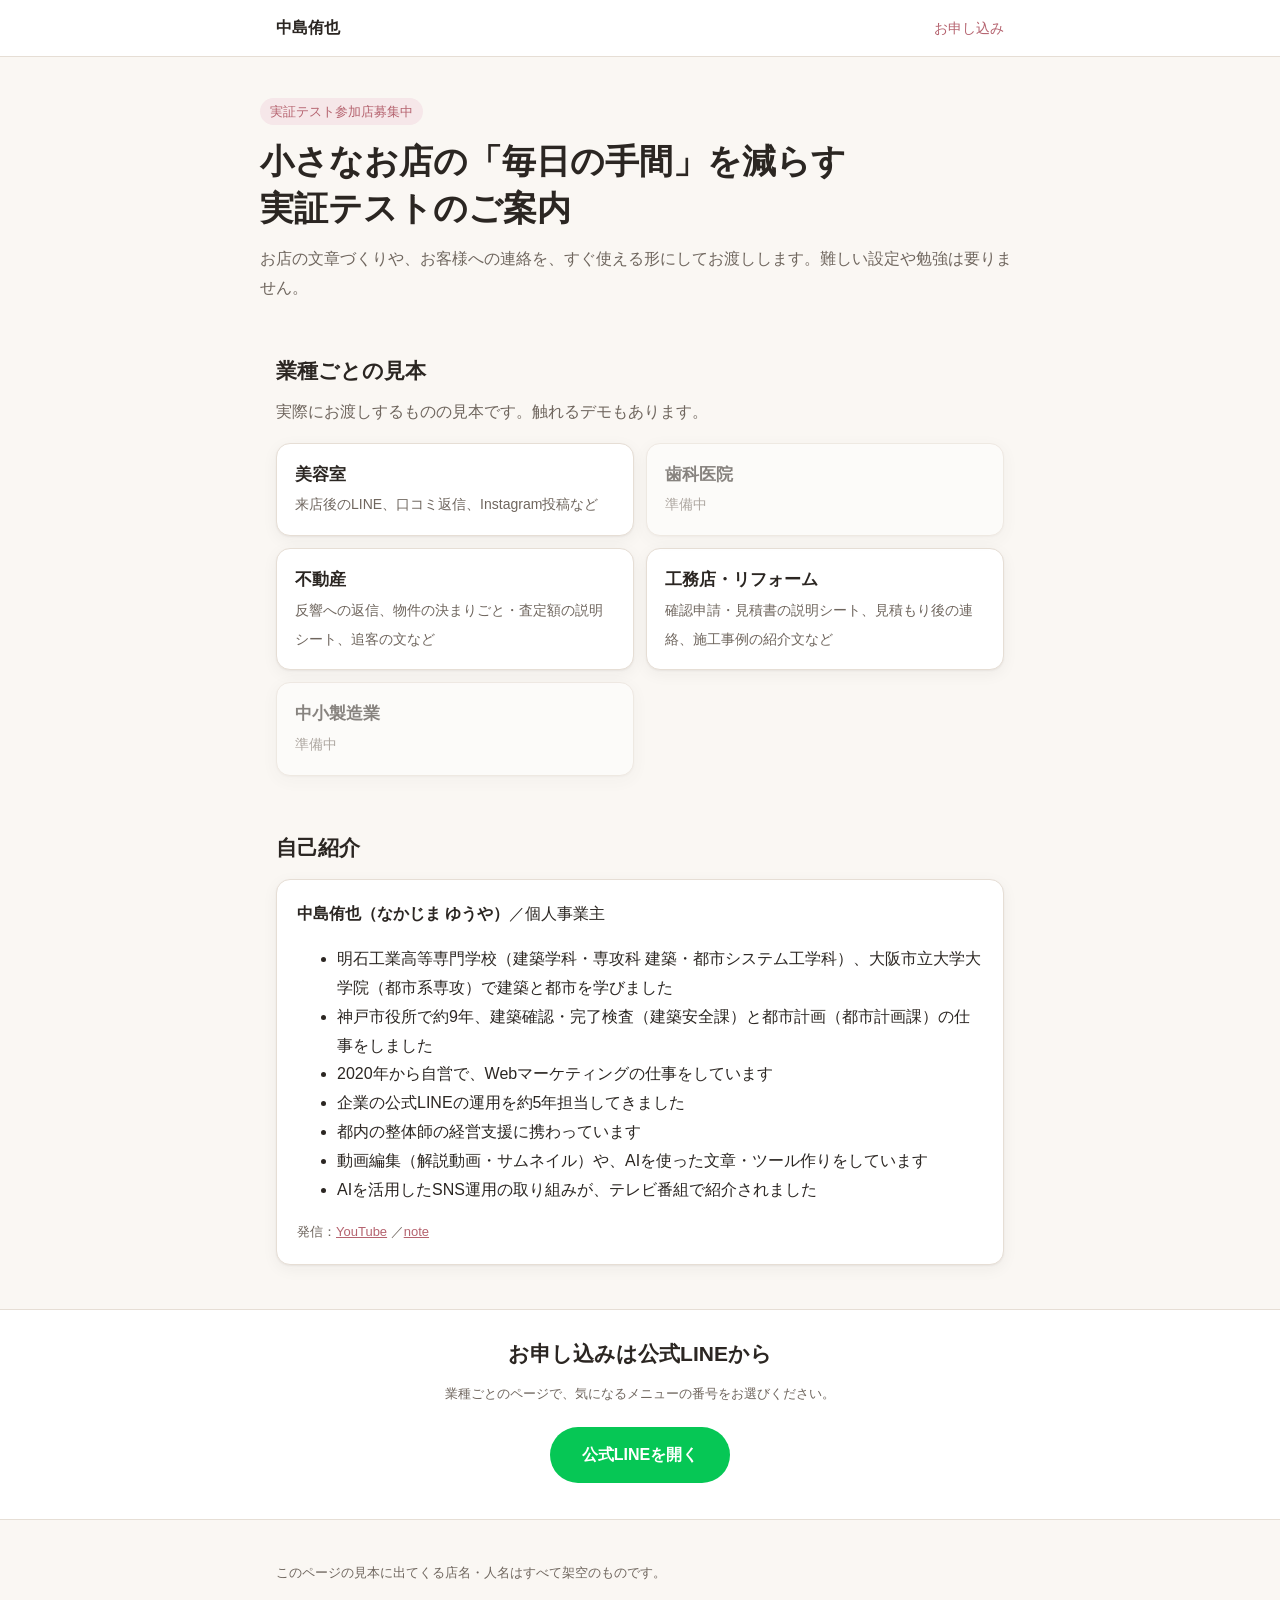
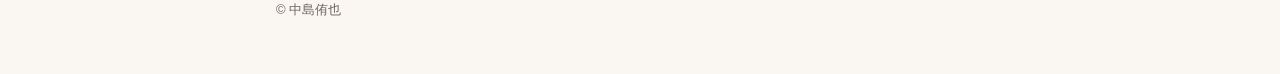
==== index.html @ 3f2ddec5 "Add files via upload" ====
<!doctype html>
<html lang="ja">
<head>
<meta charset="utf-8">
<meta name="viewport" content="width=device-width, initial-scale=1">
<title>実証テストのご案内｜中島侑也</title>
<meta name="description" content="小さなお店の毎日の手間を減らす実証テスト。業種ごとの見本をご覧いただけます。">
<link rel="stylesheet" href="style.css">
</head>
<body>

<header class="site">
  <div class="wrap">
    <a class="name" href="index.html">中島侑也</a>
    <nav><a href="#contact">お申し込み</a></nav>
  </div>
</header>

<div class="wrap hero">
  <span class="eyebrow">実証テスト参加店募集中</span>
  <h1>小さなお店の「毎日の手間」を減らす<br>実証テストのご案内</h1>
  <p>お店の文章づくりや、お客様への連絡を、すぐ使える形にしてお渡しします。難しい設定や勉強は要りません。</p>
</div>

<section>
  <div class="wrap">
    <h2>業種ごとの見本</h2>
    <p class="lead">実際にお渡しするものの見本です。触れるデモもあります。</p>
    <div class="industry-grid">
      <a class="industry" href="biyoushitsu.html"><b>美容室</b><span>来店後のLINE、口コミ返信、Instagram投稿など</span></a>
      <a class="industry soon" href="#"><b>歯科医院</b><span>準備中</span></a>
      <a class="industry" href="fudosan.html"><b>不動産</b><span>反響への返信、物件の決まりごと・査定額の説明シート、追客の文など</span></a>
      <a class="industry" href="koumuten.html"><b>工務店・リフォーム</b><span>確認申請・見積書の説明シート、見積もり後の連絡、施工事例の紹介文など</span></a>
      <a class="industry soon" href="#"><b>中小製造業</b><span>準備中</span></a>
    </div>
  </div>
</section>

<section>
  <div class="wrap">
    <h2>自己紹介</h2>
    <div class="card">
      <p style="margin-top:0"><b>中島侑也（なかじま ゆうや）</b>／個人事業主</p>
      <ul>
        <li>明石工業高等専門学校（建築学科・専攻科 建築・都市システム工学科）、大阪市立大学大学院（都市系専攻）で建築と都市を学びました</li>
        <li>神戸市役所で約9年、建築確認・完了検査（建築安全課）と都市計画（都市計画課）の仕事をしました</li>
        <li>2020年から自営で、Webマーケティングの仕事をしています</li>
        <li>企業の公式LINEの運用を約5年担当してきました</li>
        <li>都内の整体師の経営支援に携わっています</li>
        <li>動画編集（解説動画・サムネイル）や、AIを使った文章・ツール作りをしています</li>
        <li>AIを活用したSNS運用の取り組みが、テレビ番組で紹介されました</li>
      </ul>
      <p class="note" style="margin-bottom:0">
        発信：<a href="https://www.youtube.com/@seitai-repeat" target="_blank" rel="noopener">YouTube</a>
        ／<a href="https://note.com/humble_kiwi9219" target="_blank" rel="noopener">note</a>
      </p>
    </div>
  </div>
</section>

<section class="cta" id="contact">
  <div class="wrap">
    <h2>お申し込みは公式LINEから</h2>
    <p class="note">業種ごとのページで、気になるメニューの番号をお選びください。</p>
    <a class="btn-line" href="https://lin.ee/y8I2jqT" target="_blank" rel="noopener">公式LINEを開く</a>
  </div>
</section>

<footer class="site">
  <div class="wrap">
    <p>このページの見本に出てくる店名・人名はすべて架空のものです。</p>
    <p>© 中島侑也</p>
  </div>
</footer>

</body>
</html>
---- style.css ----
/* 共通スタイル（スマホ優先） */
:root {
  --bg: #faf7f3;
  --surface: #ffffff;
  --ink: #2b2622;
  --muted: #6f665e;
  --line: #e6ded5;
  --accent: #b5636f;
  --accent-soft: #f6e7e9;
  --line-green: #06c755;
  --radius: 14px;
  --shadow: 0 1px 2px rgba(43, 38, 34, .06), 0 4px 16px rgba(43, 38, 34, .05);
}

@media (prefers-color-scheme: dark) {
  :root:not([data-theme="light"]) {
    --bg: #1d1a18;
    --surface: #272320;
    --ink: #f1ebe5;
    --muted: #b3a89e;
    --line: #3b3531;
    --accent: #e0909b;
    --accent-soft: #3a2a2d;
    --shadow: none;
  }
}

* { box-sizing: border-box; }

html { -webkit-text-size-adjust: 100%; }

body {
  margin: 0;
  background: var(--bg);
  color: var(--ink);
  font-family: "Hiragino Kaku Gothic ProN", "Hiragino Sans", "Yu Gothic UI", "Meiryo", sans-serif;
  font-size: 16px;
  line-height: 1.8;
}

a { color: var(--accent); }

.wrap { max-width: 760px; margin: 0 auto; padding: 0 16px; }

header.site {
  background: var(--surface);
  border-bottom: 1px solid var(--line);
}
header.site .wrap { display: flex; align-items: center; justify-content: space-between; min-height: 56px; gap: 12px; }
header.site .name { font-weight: 700; text-decoration: none; color: var(--ink); }
header.site nav a { font-size: 14px; text-decoration: none; }

.hero { padding: 40px 0 24px; }
.hero .eyebrow { display: inline-block; font-size: 13px; color: var(--accent); background: var(--accent-soft); padding: 2px 10px; border-radius: 99px; }
.hero h1 { font-size: clamp(24px, 6vw, 34px); line-height: 1.4; margin: 12px 0; }
.hero p { color: var(--muted); margin: 0; }

section { padding: 28px 0; }
section h2 { font-size: 21px; line-height: 1.5; margin: 0 0 12px; }
section h2 .num {
  display: inline-grid; place-items: center;
  width: 30px; height: 30px; margin-right: 8px;
  border-radius: 50%; background: var(--accent); color: #fff; font-size: 15px;
  vertical-align: 2px;
}
section > .wrap > p.lead { color: var(--muted); margin-top: 0; }

.card {
  background: var(--surface);
  border: 1px solid var(--line);
  border-radius: var(--radius);
  box-shadow: var(--shadow);
  padding: 20px;
  margin: 16px 0;
}

.sample-badge {
  display: inline-block; font-size: 12px; font-weight: 700;
  color: var(--muted); border: 1px dashed var(--muted);
  padding: 0 8px; border-radius: 6px; margin-bottom: 8px;
}

/* メニュー一覧 */
.menu-list { list-style: none; padding: 0; margin: 0; counter-reset: m; }
.menu-list li {
  counter-increment: m;
  display: grid; grid-template-columns: 36px 1fr; gap: 4px 10px;
  padding: 14px 0; border-bottom: 1px solid var(--line);
}
.menu-list li:last-child { border-bottom: 0; }
.menu-list li::before {
  content: counter(m);
  grid-row: span 2;
  display: grid; place-items: center;
  width: 32px; height: 32px; border-radius: 50%;
  background: var(--accent-soft); color: var(--accent); font-weight: 700;
}
.menu-list b { display: block; }
.menu-list span { color: var(--muted); font-size: 14px; }
.menu-list a { font-size: 14px; }

/* フォーム */
.form { display: grid; gap: 14px; }
.form label { display: grid; gap: 4px; font-size: 14px; font-weight: 700; }
.form input, .form select, .form textarea {
  font: inherit; font-weight: 400; color: var(--ink);
  background: var(--bg); border: 1px solid var(--line);
  border-radius: 10px; padding: 10px 12px; width: 100%;
}
.form textarea { min-height: 120px; resize: vertical; }
.form .row { display: grid; gap: 14px; }
@media (min-width: 560px) { .form .row { grid-template-columns: 1fr 1fr; } }

.segmented { display: flex; flex-wrap: wrap; gap: 8px; }
.segmented label { font-weight: 400; display: inline-flex; align-items: center; gap: 6px; }

button.primary {
  font: inherit; font-weight: 700; cursor: pointer;
  background: var(--accent); color: #fff; border: 0;
  border-radius: 10px; padding: 12px 18px;
}
button.copy {
  font: inherit; font-size: 13px; cursor: pointer;
  background: transparent; color: var(--accent);
  border: 1px solid var(--accent); border-radius: 8px; padding: 2px 10px;
}

/* 出力 */
.output { display: grid; gap: 14px; margin-top: 18px; }
.out-item { border: 1px solid var(--line); border-radius: 12px; overflow: hidden; }
.out-item header {
  display: flex; justify-content: space-between; align-items: center; gap: 8px;
  background: var(--accent-soft); padding: 8px 12px; font-size: 14px; font-weight: 700;
}
.out-item pre {
  margin: 0; padding: 12px; white-space: pre-wrap; word-break: break-word;
  font-family: inherit; font-size: 15px; line-height: 1.8;
}

.note { font-size: 13px; color: var(--muted); }

/* LINE風の吹き出し */
.chat { background: #8cabd9; border-radius: 12px; padding: 16px 12px; display: grid; gap: 10px; }
@media (prefers-color-scheme: dark) { :root:not([data-theme="light"]) .chat { background: #34465f; } }
.chat .from { font-size: 12px; color: #fff; }
.chat .bubble {
  background: #fff; color: #222; border-radius: 4px 16px 16px 16px;
  padding: 10px 14px; max-width: 92%; white-space: pre-wrap; font-size: 15px; line-height: 1.7;
}

/* 表 */
.table-scroll { overflow-x: auto; }
table { border-collapse: collapse; width: 100%; font-size: 14px; }
th, td { border-bottom: 1px solid var(--line); padding: 8px 6px; text-align: left; vertical-align: top; }
th { color: var(--muted); font-weight: 700; white-space: nowrap; }

/* カード・POP の印刷イメージ */
.print-row { display: grid; gap: 16px; }
@media (min-width: 620px) { .print-row { grid-template-columns: 1fr 1fr; align-items: start; } }
.biz-card {
  aspect-ratio: 91 / 55; background: #fffaf6; color: #3b302b;
  border-radius: 8px; border: 1px solid #eadbd0; padding: 14px 16px;
  display: flex; flex-direction: column; justify-content: space-between;
  box-shadow: 0 6px 18px rgba(0,0,0,.08);
}
.biz-card .t { font-size: 12px; letter-spacing: .15em; color: #b5636f; }
.biz-card .big { font-size: 17px; font-weight: 700; line-height: 1.5; }
.biz-card .lines { font-size: 12px; display: grid; gap: 4px; }
.biz-card .lines span { border-bottom: 1px solid #d9c8bc; padding-bottom: 2px; }
.pop {
  aspect-ratio: 148 / 210; background: #fff; color: #3b302b;
  border-radius: 8px; border: 1px solid #eadbd0; padding: 20px;
  display: flex; flex-direction: column; gap: 10px; text-align: center;
  box-shadow: 0 6px 18px rgba(0,0,0,.08);
}
.pop .ribbon { background: #b5636f; color: #fff; font-size: 13px; padding: 4px; border-radius: 4px; }
.pop .big { font-size: 22px; font-weight: 700; line-height: 1.5; margin-top: 8px; }
.pop p { font-size: 13px; margin: 0; line-height: 1.8; }
.pop .foot { margin-top: auto; font-size: 12px; color: #8a7a70; }

/* 動画の枠 */
.video-slot {
  aspect-ratio: 9 / 16; max-width: 240px; margin: 0 auto;
  border: 2px dashed var(--line); border-radius: 14px;
  display: grid; place-items: center; text-align: center; color: var(--muted); font-size: 14px; padding: 16px;
}

/* 申し込み */
.cta { background: var(--surface); border-top: 1px solid var(--line); border-bottom: 1px solid var(--line); text-align: center; }
.cta h2 { margin-bottom: 8px; }
.cta .steps { text-align: left; max-width: 460px; margin: 16px auto; padding-left: 1.4em; }
.btn-line {
  display: inline-block; background: var(--line-green); color: #fff; font-weight: 700;
  text-decoration: none; border-radius: 99px; padding: 14px 32px; margin: 8px 0;
}

footer.site { padding: 28px 0 40px; font-size: 13px; color: var(--muted); }
footer.site a { color: var(--muted); }

/* 業種カード（トップ） */
.industry-grid { display: grid; gap: 12px; }
@media (min-width: 560px) { .industry-grid { grid-template-columns: 1fr 1fr; } }
.industry {
  display: block; text-decoration: none; color: var(--ink);
  background: var(--surface); border: 1px solid var(--line); border-radius: var(--radius);
  padding: 16px 18px; box-shadow: var(--shadow);
}
.industry b { display: block; font-size: 17px; }
.industry span { font-size: 14px; color: var(--muted); }
.industry.soon { opacity: .55; pointer-events: none; }

.toast {
  position: fixed; left: 50%; bottom: 24px; transform: translateX(-50%);
  background: var(--ink); color: var(--bg); padding: 8px 16px; border-radius: 99px;
  font-size: 14px; opacity: 0; transition: opacity .2s; pointer-events: none;
}
.toast.show { opacity: 1; }

/* 業種ごとの色 */
body.theme-fudosan { --accent: #2f4f7f; --accent-soft: #e6edf6; }
@media (prefers-color-scheme: dark) {
  :root:not([data-theme="light"]) body.theme-fudosan { --accent: #8fb0e0; --accent-soft: #24303f; }
}
body.theme-koumuten { --accent: #8a5a2b; --accent-soft: #f5ebe0; }
@media (prefers-color-scheme: dark) {
  :root:not([data-theme="light"]) body.theme-koumuten { --accent: #e0b07f; --accent-soft: #3a2c20; }
}

/* チェックボックスの並び */
.checks { display: flex; flex-wrap: wrap; gap: 6px 14px; font-weight: 400; }
.checks label { font-weight: 400; display: inline-flex; align-items: center; gap: 4px; }
.form .hint { font-weight: 400; font-size: 13px; color: var(--muted); }

/* 表示ルールのチェック結果 */
.check-box { border-radius: 12px; padding: 10px 14px; font-size: 14px; }
.check-box.ok { background: #e7f5ec; color: #1e5b34; }
.check-box.warn { background: #fdf0e1; color: #7a4a10; }
.check-box ul { margin: 4px 0 0; padding-left: 1.2em; }

/* A4の解説シート */
.sheet {
  background: #fff; color: #222; border: 1px solid #d8dde5; border-radius: 6px;
  padding: 20px 18px; box-shadow: 0 6px 18px rgba(0,0,0,.08); font-size: 14px; line-height: 1.75;
}
.sheet h3 { margin: 0 0 4px; font-size: 18px; color: #2f4f7f; }
.sheet .sub { margin: 0 0 14px; font-size: 12px; color: #667; }
.sheet dl { margin: 0; display: grid; gap: 10px; }
.sheet dt { font-weight: 700; color: #2f4f7f; border-left: 4px solid #2f4f7f; padding-left: 8px; }
.sheet dt small { font-weight: 400; color: #556; margin-left: 6px; }
.sheet dd { margin: 2px 0 0 12px; }
.sheet .foot { margin-top: 14px; font-size: 12px; color: #667; border-top: 1px solid #e3e6ea; padding-top: 8px; }
.sheet svg { width: 100%; height: auto; display: block; margin: 6px 0; }

/* 流れ（ステップ） */
.flow { list-style: none; margin: 0; padding: 0; display: grid; gap: 8px; counter-reset: f; }
.flow li {
  counter-increment: f; position: relative; padding: 8px 10px 8px 44px;
  border: 1px solid #d8dde5; border-radius: 10px; background: #fff; color: #222; font-size: 14px;
}
.flow li::before {
  content: counter(f); position: absolute; left: 10px; top: 9px;
  width: 24px; height: 24px; border-radius: 50%; background: #2f4f7f; color: #fff;
  display: grid; place-items: center; font-size: 13px; font-weight: 700;
}
.flow li b { display: block; }

.profile dt { font-weight: 700; margin-top: 8px; }
.profile dd { margin: 0; }
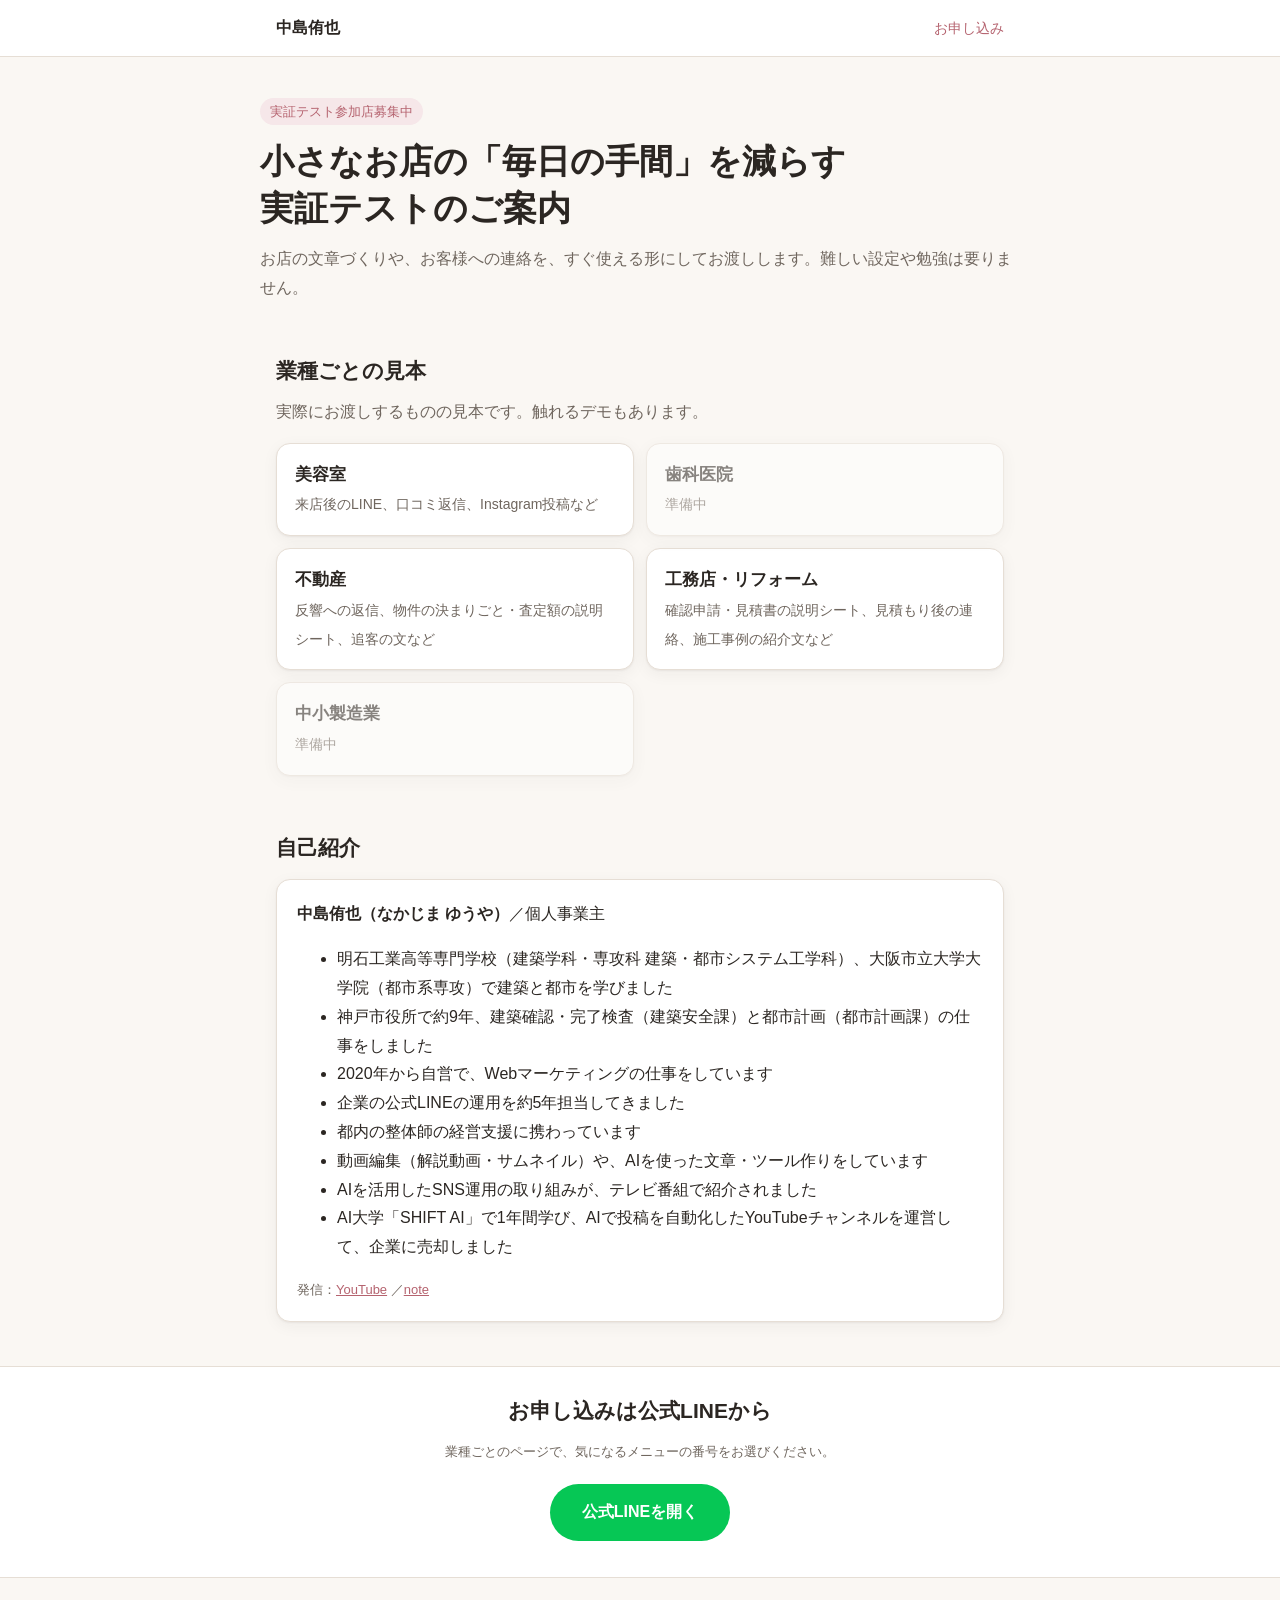
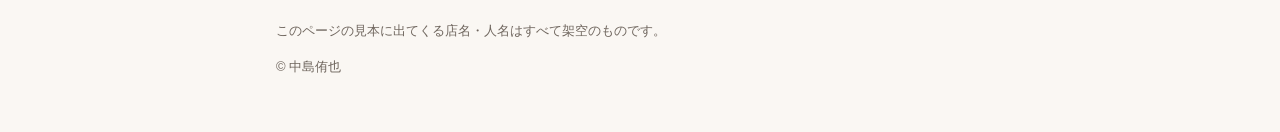
==== commit 485ae3b4: "Add files via upload" ====
--- a/index.html
+++ b/index.html
@@ -49,6 +49,7 @@
         <li>都内の整体師の経営支援に携わっています</li>
         <li>動画編集（解説動画・サムネイル）や、AIを使った文章・ツール作りをしています</li>
         <li>AIを活用したSNS運用の取り組みが、テレビ番組で紹介されました</li>
+        <li>AI大学「SHIFT AI」で1年間学び、AIで投稿を自動化したYouTubeチャンネルを運営して、企業に売却しました</li>
       </ul>
       <p class="note" style="margin-bottom:0">
         発信：<a href="https://www.youtube.com/@seitai-repeat" target="_blank" rel="noopener">YouTube</a>
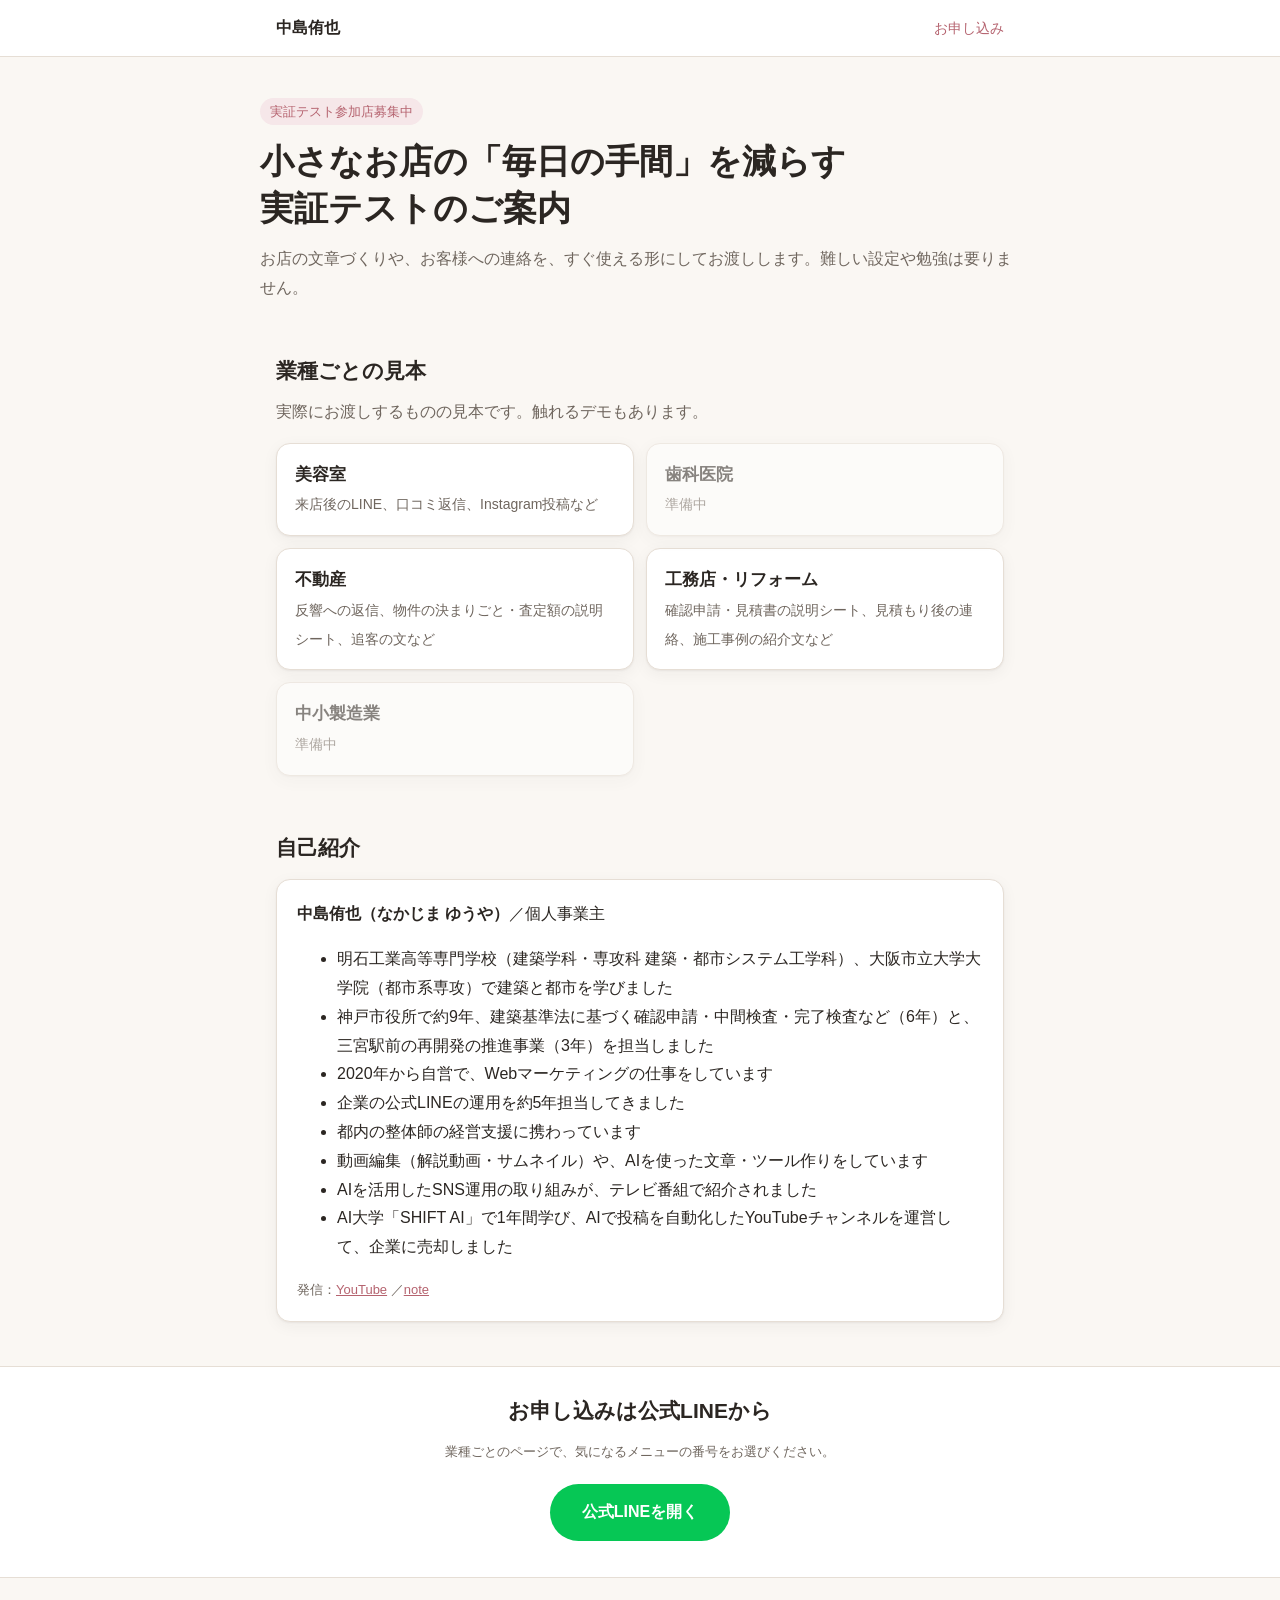
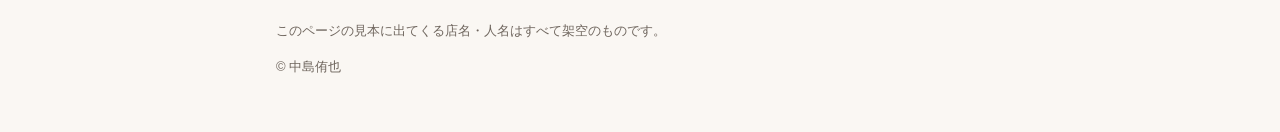
==== commit 870a8426: "Add files via upload" ====
--- a/index.html
+++ b/index.html
@@ -43,7 +43,7 @@
       <p style="margin-top:0"><b>中島侑也（なかじま ゆうや）</b>／個人事業主</p>
       <ul>
         <li>明石工業高等専門学校（建築学科・専攻科 建築・都市システム工学科）、大阪市立大学大学院（都市系専攻）で建築と都市を学びました</li>
-        <li>神戸市役所で約9年、建築確認・完了検査（建築安全課）と都市計画（都市計画課）の仕事をしました</li>
+        <li>神戸市役所で約9年、建築基準法に基づく確認申請・中間検査・完了検査など（6年）と、三宮駅前の再開発の推進事業（3年）を担当しました</li>
         <li>2020年から自営で、Webマーケティングの仕事をしています</li>
         <li>企業の公式LINEの運用を約5年担当してきました</li>
         <li>都内の整体師の経営支援に携わっています</li>
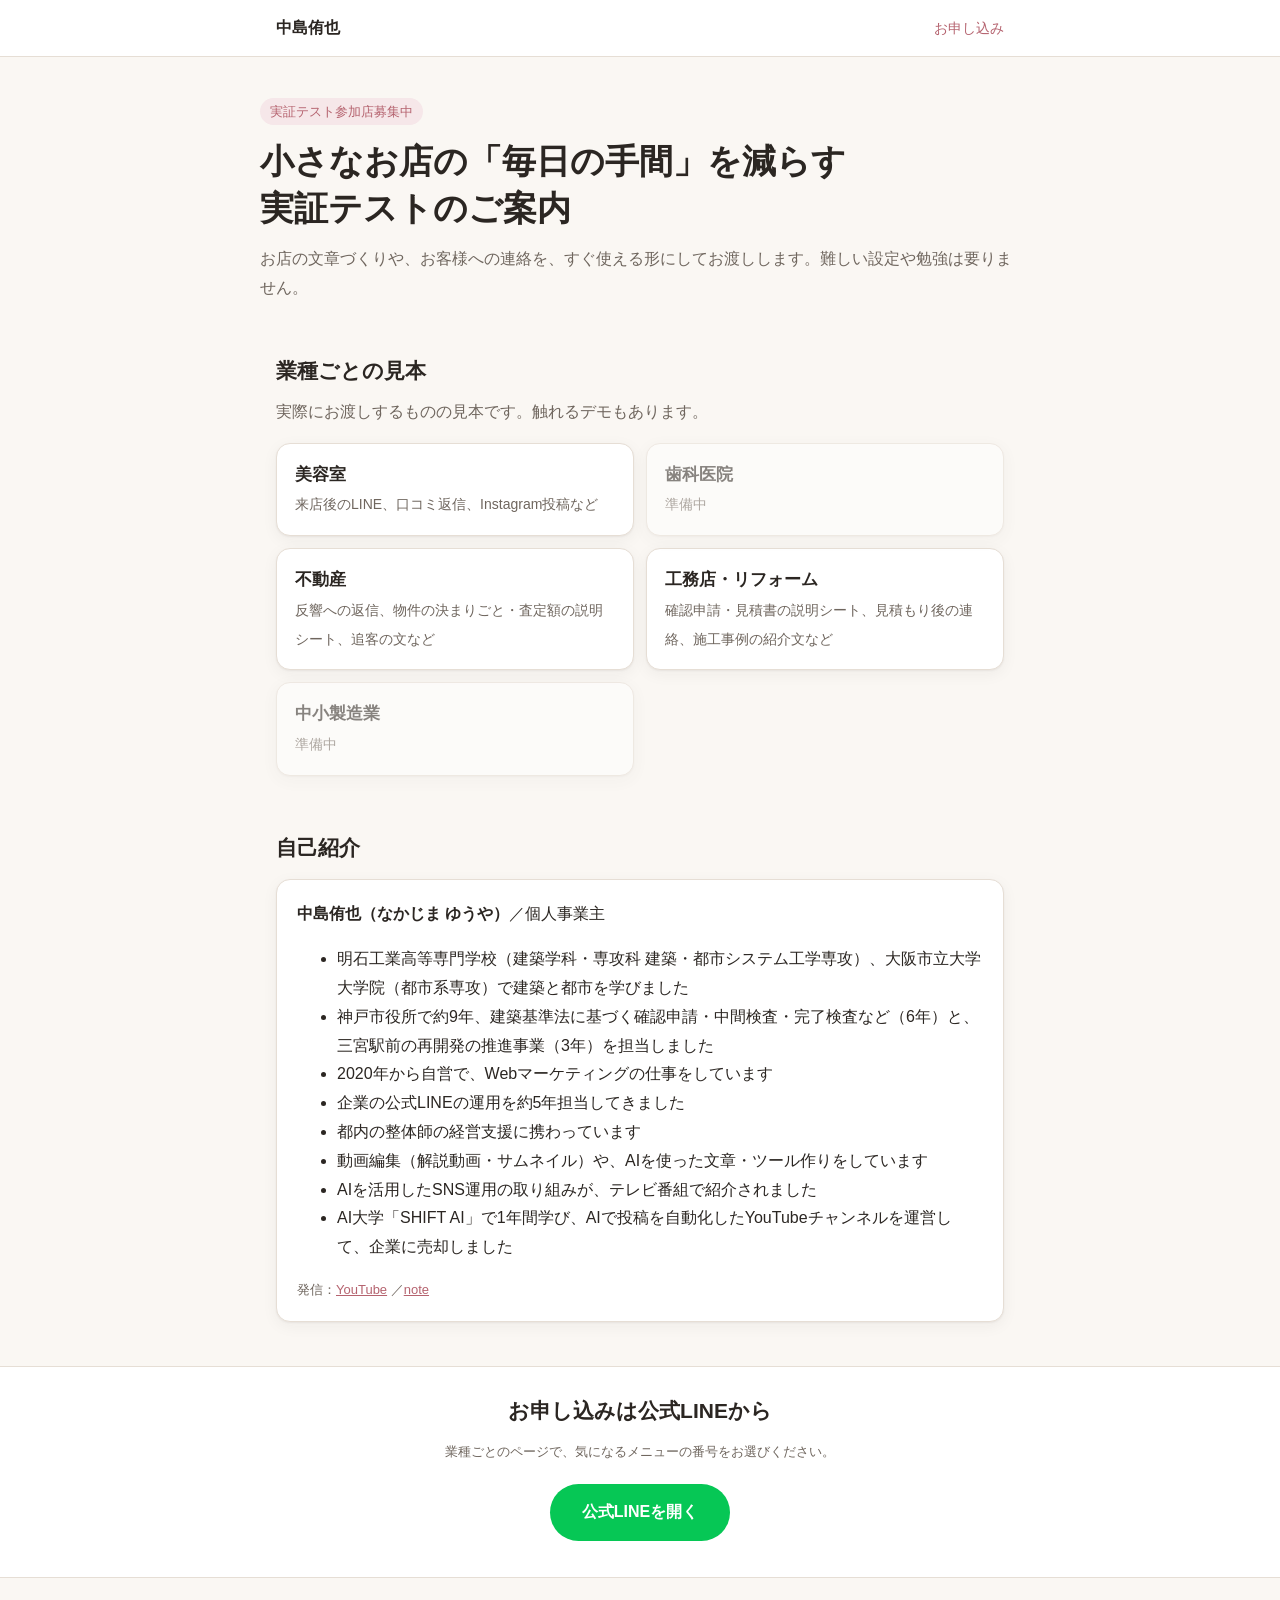
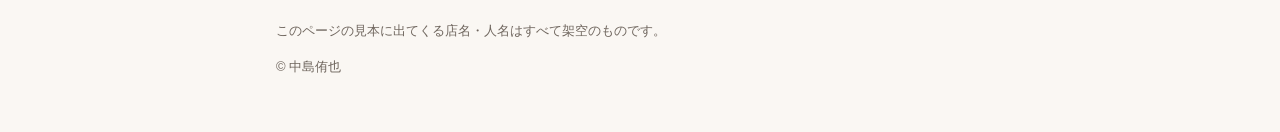
==== commit b1a1c2e6: "Add files via upload" ====
--- a/index.html
+++ b/index.html
@@ -42,7 +42,7 @@
     <div class="card">
       <p style="margin-top:0"><b>中島侑也（なかじま ゆうや）</b>／個人事業主</p>
       <ul>
-        <li>明石工業高等専門学校（建築学科・専攻科 建築・都市システム工学科）、大阪市立大学大学院（都市系専攻）で建築と都市を学びました</li>
+        <li>明石工業高等専門学校（建築学科・専攻科 建築・都市システム工学専攻）、大阪市立大学大学院（都市系専攻）で建築と都市を学びました</li>
         <li>神戸市役所で約9年、建築基準法に基づく確認申請・中間検査・完了検査など（6年）と、三宮駅前の再開発の推進事業（3年）を担当しました</li>
         <li>2020年から自営で、Webマーケティングの仕事をしています</li>
         <li>企業の公式LINEの運用を約5年担当してきました</li>
--- a/style.css
+++ b/style.css
@@ -266,3 +266,64 @@
 
 .profile dt { font-weight: 700; margin-top: 8px; }
 .profile dd { margin: 0; }
+
+/* やるメリット／やらないデメリット */
+.merit { display: grid; gap: 10px; margin: 14px 0 0; }
+@media (min-width: 620px) { .merit { grid-template-columns: 1fr 1fr; } }
+.merit > div { border-radius: 12px; padding: 12px 14px; font-size: 14px; line-height: 1.7; }
+.merit .plus { background: #e7f5ec; color: #1e4d2f; }
+.merit .minus { background: #fbeee8; color: #6b3420; }
+.merit b { display: block; margin-bottom: 4px; }
+.merit ul { margin: 0; padding-left: 1.2em; }
+@media (prefers-color-scheme: dark) {
+  :root:not([data-theme="light"]) .merit .plus { background: #1f3326; color: #cfe9d6; }
+  :root:not([data-theme="light"]) .merit .minus { background: #3a2620; color: #f1d3c6; }
+}
+
+/* 公式LINEの意義・計算 */
+.facts { display: grid; gap: 10px; margin: 0; padding: 0; list-style: none; }
+@media (min-width: 620px) { .facts { grid-template-columns: repeat(3, 1fr); } }
+.facts li { background: var(--accent-soft); border-radius: 12px; padding: 12px 14px; font-size: 14px; line-height: 1.6; }
+.facts li strong { display: block; font-size: 22px; color: var(--accent); line-height: 1.3; }
+.facts li small { display: block; color: var(--muted); font-size: 12px; margin-top: 4px; }
+.calc-result { margin-top: 14px; padding: 14px; border-radius: 12px; background: var(--accent-soft); font-size: 15px; }
+.calc-result strong { font-size: 24px; color: var(--accent); }
+.photo-slot {
+  aspect-ratio: 4 / 3; max-width: 260px; border-radius: 10px; background: #d9dee5; color: #556;
+  display: grid; place-items: center; font-size: 13px; text-align: center; padding: 10px;
+}
+
+/* YNワークスのホームページ */
+body.theme-yn { --accent: #2f5d50; --accent-soft: #e4efeb; }
+@media (prefers-color-scheme: dark) {
+  :root:not([data-theme="light"]) body.theme-yn { --accent: #8cc7b5; --accent-soft: #22322d; }
+}
+.brand { display: flex; flex-direction: column; line-height: 1.2; text-decoration: none; color: var(--ink); }
+.brand b { font-size: 17px; }
+.brand small { font-size: 11px; color: var(--muted); }
+.hero-btns { display: flex; flex-wrap: wrap; gap: 10px; margin-top: 18px; }
+.btn {
+  display: inline-block; text-decoration: none; font-weight: 700; border-radius: 10px; padding: 12px 18px;
+  background: var(--accent); color: #fff;
+}
+.btn.ghost { background: transparent; color: var(--accent); border: 1.5px solid var(--accent); }
+.hero .creds { margin-top: 14px; font-size: 14px; color: var(--muted); }
+.gallery { display: grid; gap: 12px; grid-template-columns: 1fr 1fr; }
+@media (min-width: 700px) { .gallery { grid-template-columns: repeat(3, 1fr); } }
+.gallery a {
+  display: block; text-decoration: none; color: var(--ink); background: var(--surface);
+  border: 1px solid var(--line); border-radius: 12px; overflow: hidden; box-shadow: var(--shadow);
+}
+.gallery img { display: block; width: 100%; aspect-ratio: 4 / 3; object-fit: cover; object-position: left top; background: #fff; border-bottom: 1px solid var(--line); }
+.gallery span { display: block; padding: 8px 10px 10px; font-size: 13px; font-weight: 700; line-height: 1.5; }
+.gallery small { display: block; font-weight: 400; color: var(--muted); font-size: 12px; }
+.gal-head { display: flex; align-items: baseline; justify-content: space-between; gap: 8px; margin: 22px 0 10px; }
+.gal-head h3 { margin: 0; font-size: 17px; }
+.gal-head a { font-size: 14px; }
+.timeline { list-style: none; margin: 0; padding: 0; border-left: 3px solid var(--accent-soft); }
+.timeline li { position: relative; padding: 0 0 14px 18px; }
+.timeline li::before { content: ""; position: absolute; left: -8px; top: 8px; width: 13px; height: 13px; border-radius: 50%; background: var(--accent); }
+.timeline b { display: block; }
+.timeline span { color: var(--muted); font-size: 14px; }
+.faq dt { font-weight: 700; margin-top: 12px; }
+.faq dd { margin: 2px 0 0; color: var(--muted); font-size: 15px; }
